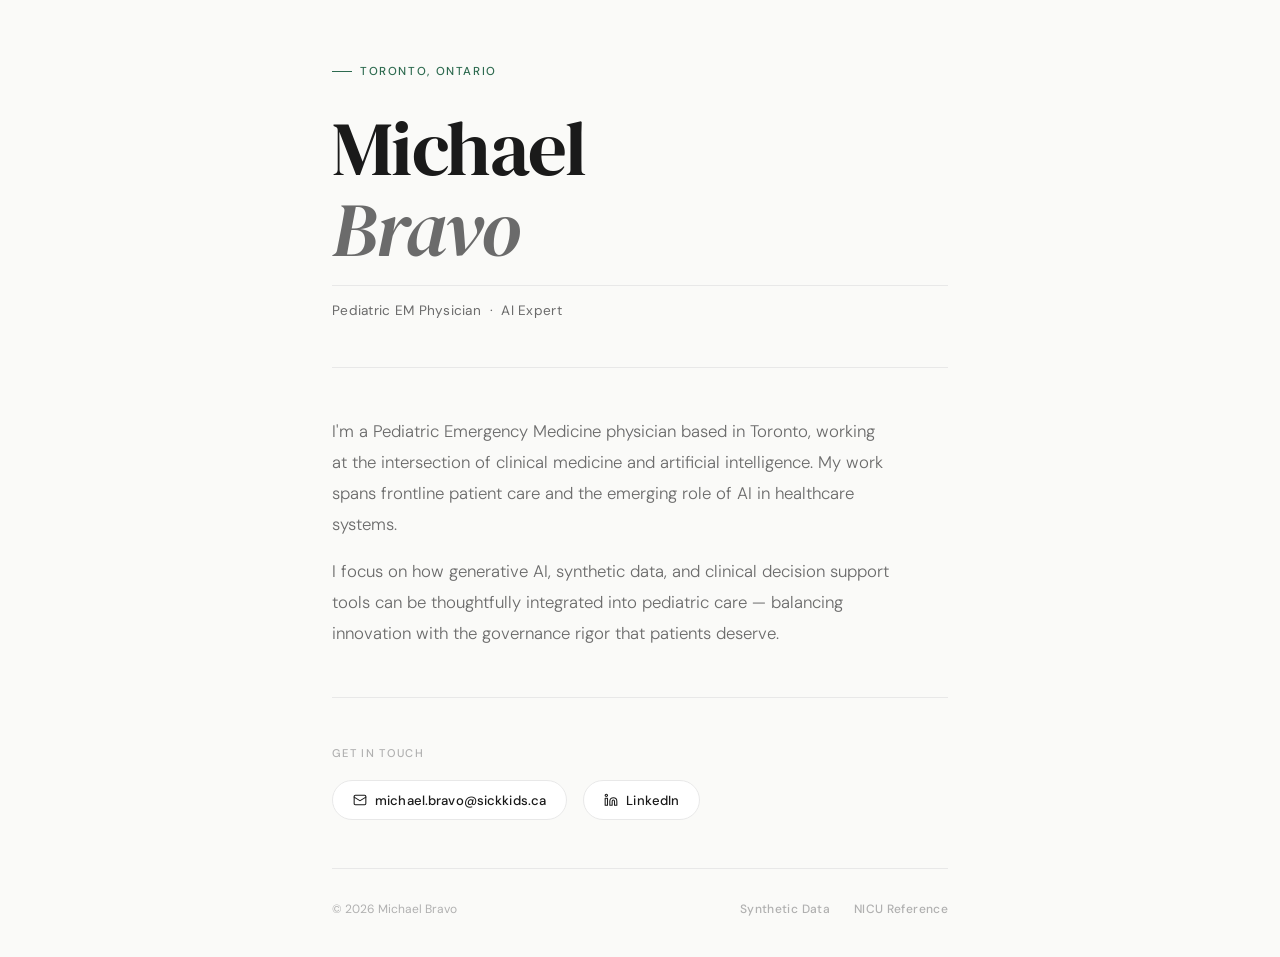
==== index.html @ 98f9c2bb "Add files via upload" ====
<!DOCTYPE html>
<html lang="en">
<head>
<meta charset="UTF-8">
<meta name="viewport" content="width=device-width, initial-scale=1.0">
<title>Michael Bravo — Pediatric EM Physician & AI Expert</title>
<link href="https://fonts.googleapis.com/css2?family=DM+Serif+Display:ital@0;1&family=DM+Sans:wght@300;400;500&display=swap" rel="stylesheet">
<style>
  *, *::before, *::after { margin: 0; padding: 0; box-sizing: border-box; }

  :root {
    --ink: #1a1a1a;
    --mid: #6b6b6b;
    --light: #b0b0b0;
    --rule: #e8e8e8;
    --bg: #fafaf8;
    --accent: #2d6a4f;
  }

  html { scroll-behavior: smooth; }

  body {
    font-family: 'DM Sans', sans-serif;
    background: var(--bg);
    color: var(--ink);
    min-height: 100vh;
    display: flex;
    flex-direction: column;
  }

  /* ── LAYOUT ── */
  .wrapper {
    max-width: 680px;
    margin: 0 auto;
    padding: 0 2rem;
    width: 100%;
  }

  /* ── HEADER ── */
  header {
    padding: 4rem 0 0;
    opacity: 0;
    transform: translateY(16px);
    animation: rise 0.7s ease forwards 0.1s;
  }

  .location {
    font-size: 0.72rem;
    font-weight: 500;
    letter-spacing: 0.14em;
    text-transform: uppercase;
    color: var(--accent);
    margin-bottom: 1.8rem;
    display: flex;
    align-items: center;
    gap: 0.5rem;
  }

  .location::before {
    content: '';
    display: inline-block;
    width: 20px;
    height: 1px;
    background: var(--accent);
  }

  h1 {
    font-family: 'DM Serif Display', serif;
    font-size: clamp(3rem, 8vw, 4.8rem);
    font-weight: 400;
    line-height: 1.05;
    letter-spacing: -0.02em;
    color: var(--ink);
    margin-bottom: 0.5rem;
  }

  h1 em {
    font-style: italic;
    color: var(--mid);
  }

  .title-line {
    font-size: 0.85rem;
    font-weight: 400;
    color: var(--mid);
    letter-spacing: 0.02em;
    margin-top: 1rem;
    padding-top: 1rem;
    border-top: 1px solid var(--rule);
  }

  /* ── RULE ── */
  .divider {
    border: none;
    border-top: 1px solid var(--rule);
    margin: 3rem 0;
    opacity: 0;
    animation: rise 0.7s ease forwards 0.3s;
  }

  /* ── BIO ── */
  .bio {
    opacity: 0;
    animation: rise 0.7s ease forwards 0.4s;
  }

  .bio p {
    font-size: 1.05rem;
    font-weight: 300;
    line-height: 1.85;
    color: var(--mid);
    max-width: 560px;
  }

  .bio p + p {
    margin-top: 1rem;
  }

  /* ── CONTACT ── */
  .contact {
    margin-top: 3rem;
    padding-top: 3rem;
    border-top: 1px solid var(--rule);
    display: flex;
    flex-wrap: wrap;
    gap: 1rem;
    opacity: 0;
    animation: rise 0.7s ease forwards 0.55s;
  }

  .contact-label {
    font-size: 0.7rem;
    font-weight: 500;
    letter-spacing: 0.12em;
    text-transform: uppercase;
    color: var(--light);
    width: 100%;
    margin-bottom: 0.25rem;
  }

  .contact-link {
    display: inline-flex;
    align-items: center;
    gap: 0.5rem;
    padding: 0.65rem 1.25rem;
    border: 1px solid var(--rule);
    border-radius: 100px;
    text-decoration: none;
    color: var(--ink);
    font-size: 0.82rem;
    font-weight: 500;
    letter-spacing: 0.01em;
    transition: all 0.2s ease;
    background: white;
  }

  .contact-link:hover {
    border-color: var(--accent);
    color: var(--accent);
    background: rgba(45, 106, 79, 0.04);
  }

  .contact-link svg {
    width: 14px;
    height: 14px;
    flex-shrink: 0;
  }

  /* ── FOOTER ── */
  footer {
    margin-top: auto;
    padding: 3rem 0 2.5rem;
    opacity: 0;
    animation: rise 0.7s ease forwards 0.7s;
  }

  .footer-inner {
    display: flex;
    align-items: center;
    justify-content: space-between;
    padding-top: 2rem;
    border-top: 1px solid var(--rule);
    flex-wrap: wrap;
    gap: 1rem;
  }

  .footer-copy {
    font-size: 0.75rem;
    color: var(--light);
    font-weight: 400;
  }

  .footer-nav {
    display: flex;
    gap: 1.5rem;
  }

  .footer-nav a {
    font-size: 0.75rem;
    color: var(--light);
    text-decoration: none;
    font-weight: 500;
    letter-spacing: 0.03em;
    transition: color 0.2s;
  }

  .footer-nav a:hover {
    color: var(--accent);
  }

  /* ── ANIMATION ── */
  @keyframes rise {
    to { opacity: 1; transform: translateY(0); }
  }

  /* ── RESPONSIVE ── */
  @media (max-width: 480px) {
    header { padding-top: 2.5rem; }
    .contact-link { font-size: 0.78rem; }
  }
</style>
</head>
<body>

<div class="wrapper">

  <header>
    <p class="location">Toronto, Ontario</p>
    <h1>Michael<br><em>Bravo</em></h1>
    <p class="title-line">Pediatric EM Physician &nbsp;·&nbsp; AI Expert</p>
  </header>

  <hr class="divider">

  <div class="bio">
    <p>
      I'm a Pediatric Emergency Medicine physician based in Toronto, working at the intersection of clinical medicine and artificial intelligence. My work spans frontline patient care and the emerging role of AI in healthcare systems.
    </p>
    <p>
      I focus on how generative AI, synthetic data, and clinical decision support tools can be thoughtfully integrated into pediatric care — balancing innovation with the governance rigor that patients deserve.
    </p>
  </div>

  <div class="contact">
    <span class="contact-label">Get in touch</span>
    <a href="mailto:michael.bravo@sickkids.ca" class="contact-link">
      <svg viewBox="0 0 24 24" fill="none" stroke="currentColor" stroke-width="1.8" stroke-linecap="round" stroke-linejoin="round">
        <rect x="2" y="4" width="20" height="16" rx="2"/>
        <path d="m22 7-8.97 5.7a1.94 1.94 0 0 1-2.06 0L2 7"/>
      </svg>
      michael.bravo@sickkids.ca
    </a>
    <a href="https://www.linkedin.com/in/michael-bravo-19753028/" target="_blank" rel="noopener" class="contact-link">
      <svg viewBox="0 0 24 24" fill="none" stroke="currentColor" stroke-width="1.8" stroke-linecap="round" stroke-linejoin="round">
        <path d="M16 8a6 6 0 0 1 6 6v7h-4v-7a2 2 0 0 0-2-2 2 2 0 0 0-2 2v7h-4v-7a6 6 0 0 1 6-6z"/>
        <rect x="2" y="9" width="4" height="12"/>
        <circle cx="4" cy="4" r="2"/>
      </svg>
      LinkedIn
    </a>
  </div>

  <footer>
    <div class="footer-inner">
      <span class="footer-copy">© 2026 Michael Bravo</span>
      <nav class="footer-nav">
        <a href="/synthetic-data">Synthetic Data</a>
        <a href="/nicu">NICU Reference</a>
      </nav>
    </div>
  </footer>

</div>

</body>
</html>
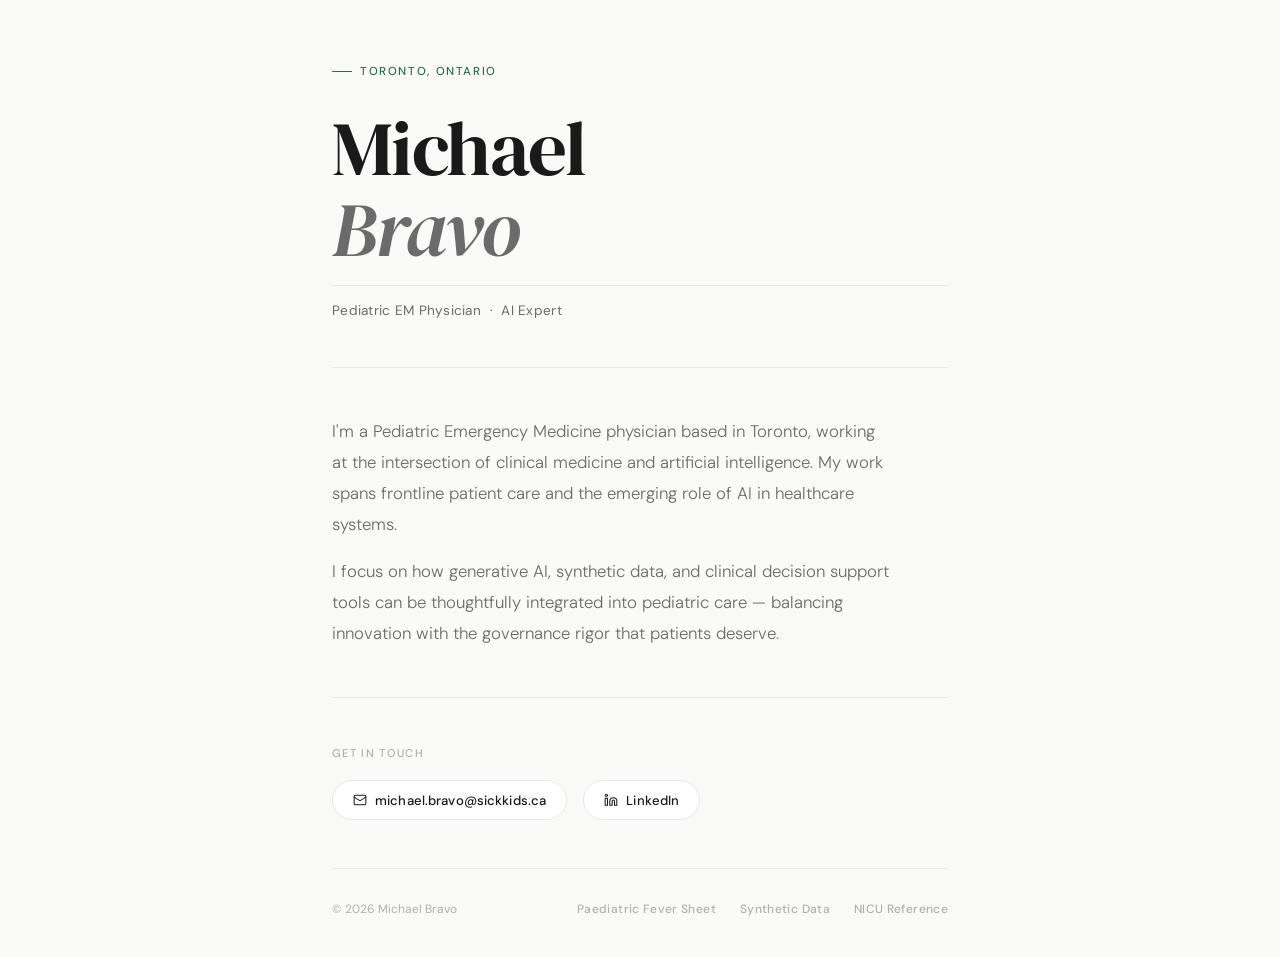
==== commit 67a4e026: "Add link to Paediatric Fever Sheet in footer" ====
--- a/index.html
+++ b/index.html
@@ -264,6 +264,7 @@
     <div class="footer-inner">
       <span class="footer-copy">© 2026 Michael Bravo</span>
       <nav class="footer-nav">
+        <a href="/fever-sheet">Paediatric Fever Sheet</a>
         <a href="/synthetic-data">Synthetic Data</a>
         <a href="/nicu">NICU Reference</a>
       </nav>
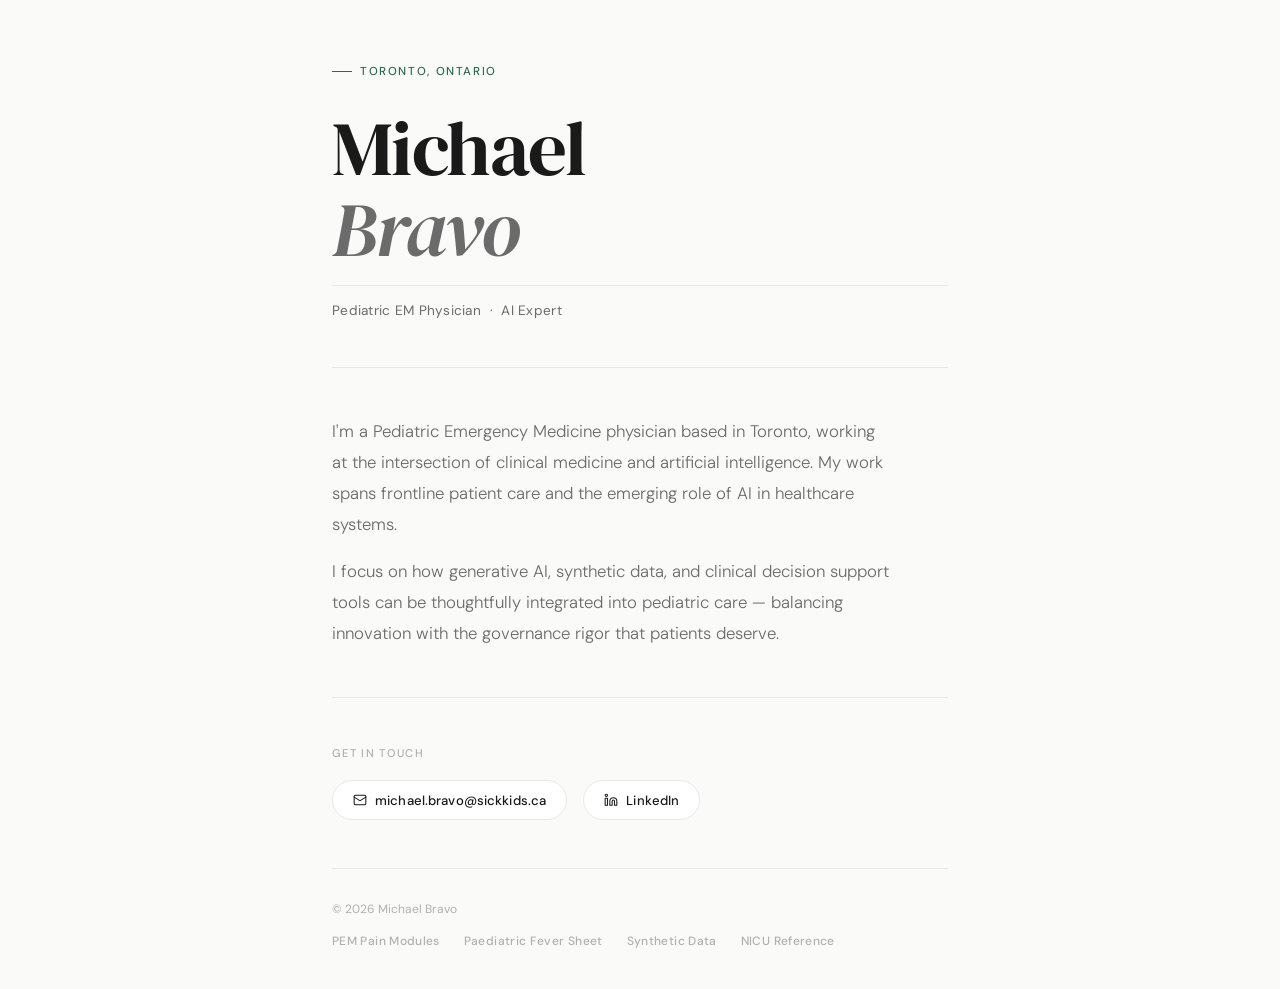
==== commit aff18e85: "Add link to PEM Pain Modules in footer" ====
--- a/index.html
+++ b/index.html
@@ -264,6 +264,7 @@
     <div class="footer-inner">
       <span class="footer-copy">© 2026 Michael Bravo</span>
       <nav class="footer-nav">
+        <a href="/pem-pain">PEM Pain Modules</a>
         <a href="/fever-sheet">Paediatric Fever Sheet</a>
         <a href="/synthetic-data">Synthetic Data</a>
         <a href="/nicu">NICU Reference</a>
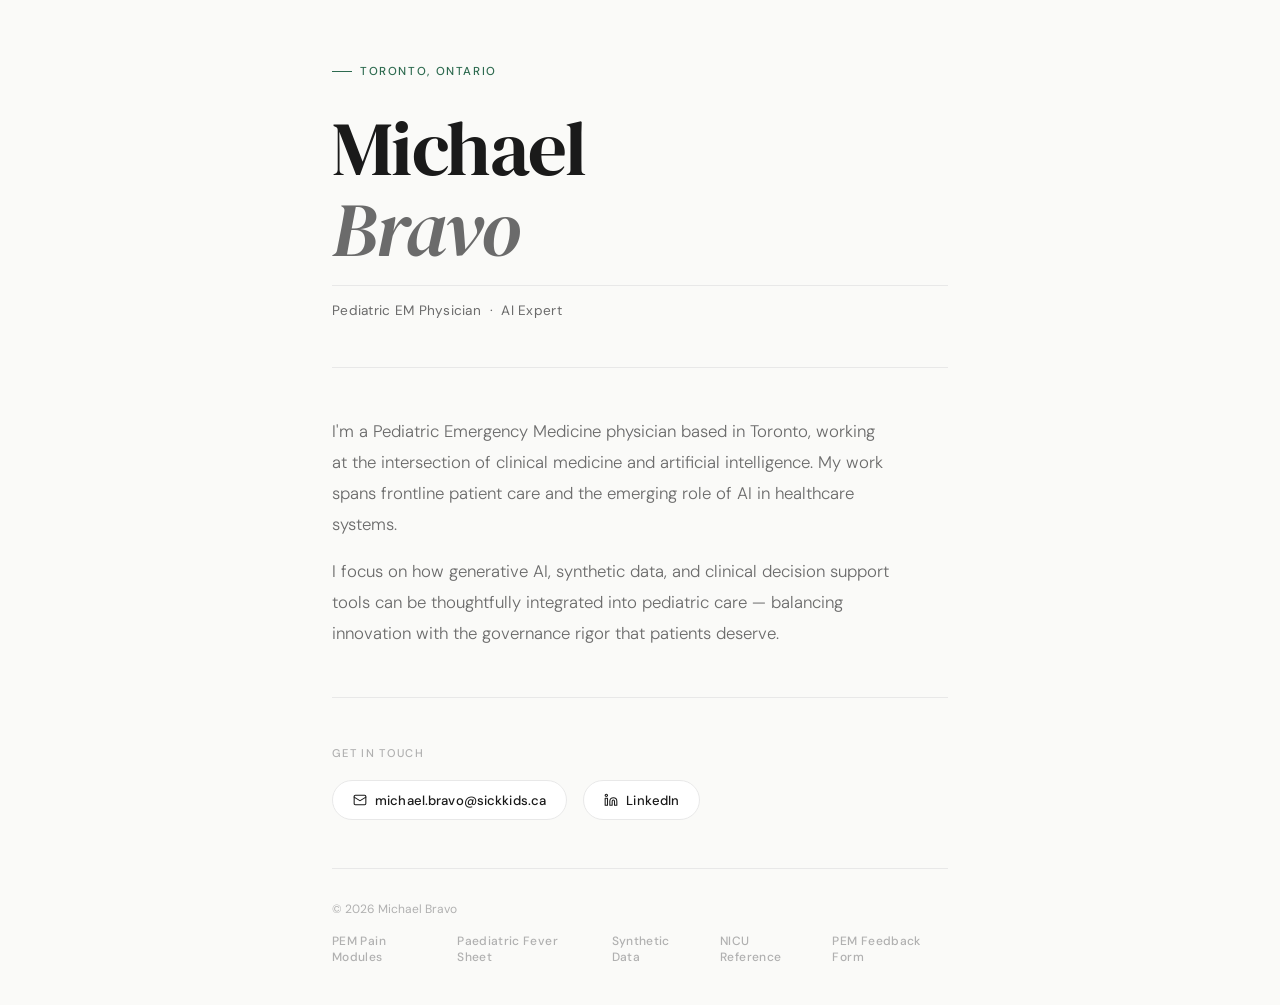
==== commit 0a4980c9: "Add link to PEM Feedback Form in footer" ====
--- a/index.html
+++ b/index.html
@@ -268,6 +268,7 @@
         <a href="/fever-sheet">Paediatric Fever Sheet</a>
         <a href="/synthetic-data">Synthetic Data</a>
         <a href="/nicu">NICU Reference</a>
+        <a href="/feedback">PEM Feedback Form</a>
       </nav>
     </div>
   </footer>
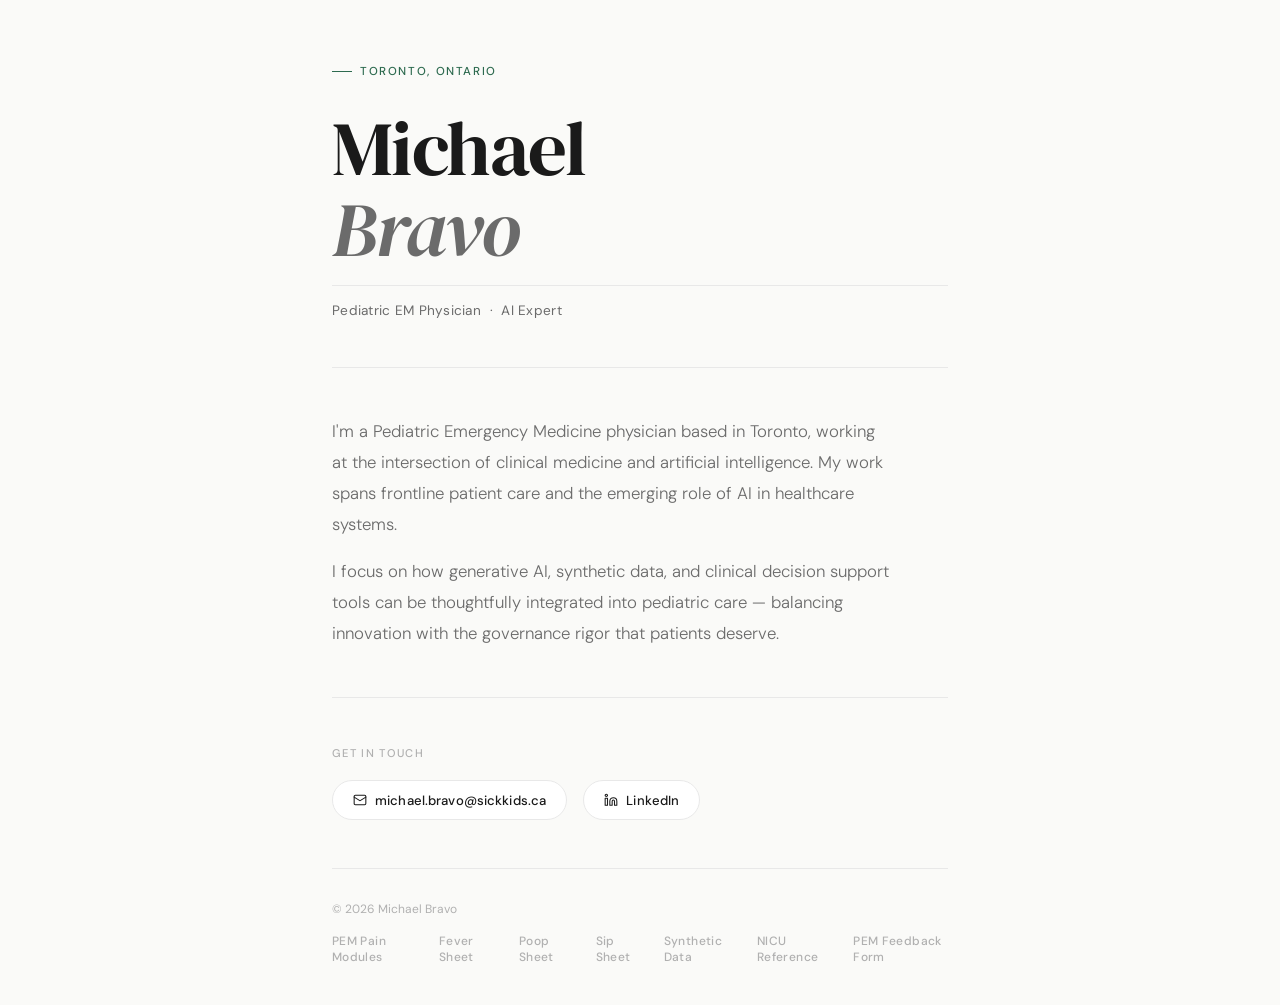
==== commit b892242d: "Update footer links in index.html" ====
--- a/index.html
+++ b/index.html
@@ -265,7 +265,9 @@
       <span class="footer-copy">© 2026 Michael Bravo</span>
       <nav class="footer-nav">
         <a href="/pem-pain">PEM Pain Modules</a>
-        <a href="/fever-sheet">Paediatric Fever Sheet</a>
+        <a href="/fever-sheet">Fever Sheet</a>
+        <a href="https://poopsheet.ca">Poop Sheet</a>
+        <a href="https://sipsheet.ca">Sip Sheet</a>
         <a href="/synthetic-data">Synthetic Data</a>
         <a href="/nicu">NICU Reference</a>
         <a href="/feedback">PEM Feedback Form</a>
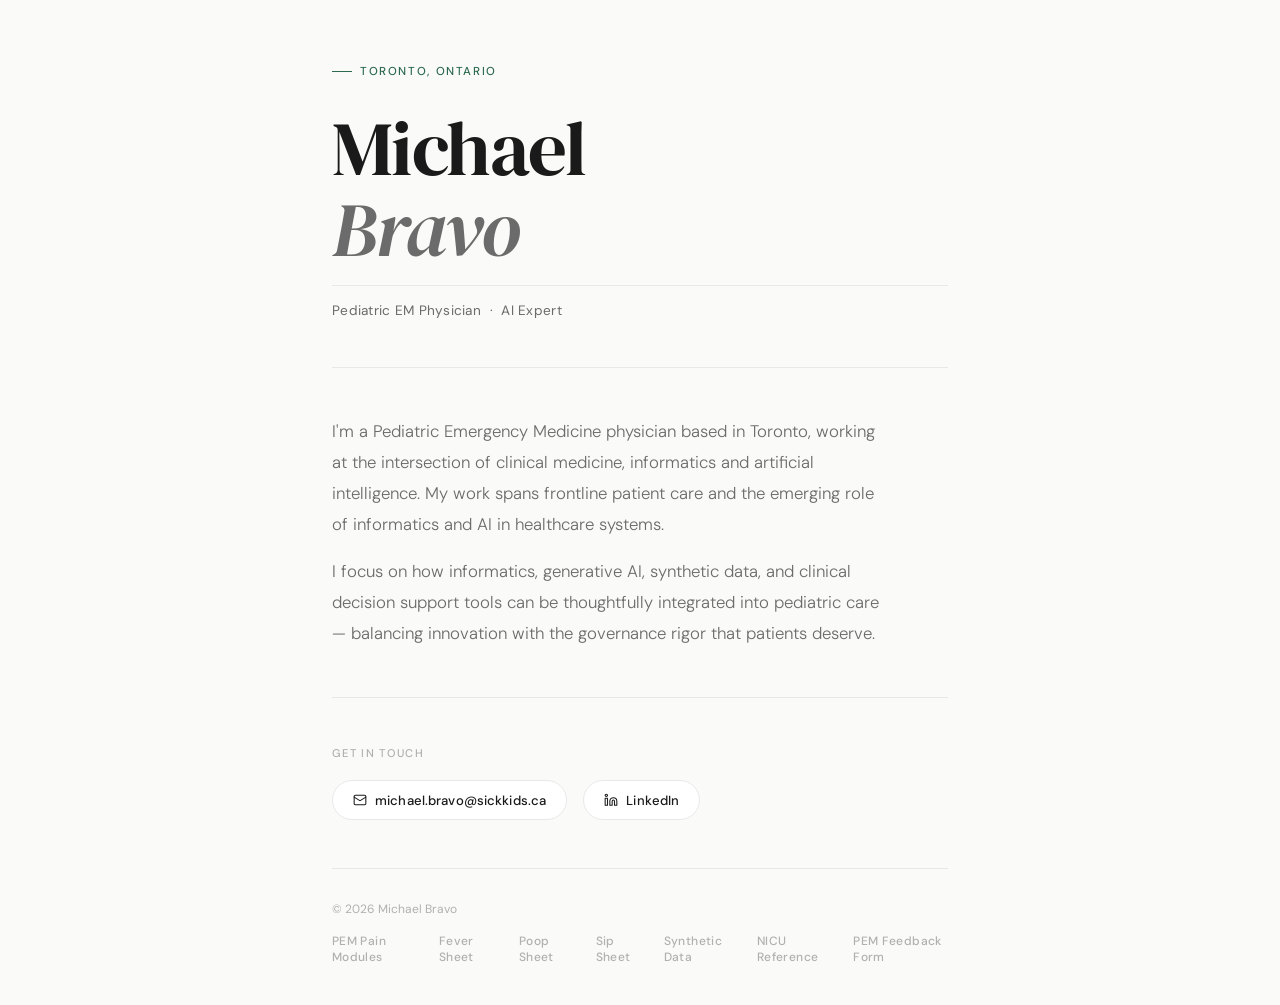
==== commit cb4fde22: "Update bio to include informatics in description" ====
--- a/index.html
+++ b/index.html
@@ -3,6 +3,7 @@
 <head>
 <meta charset="UTF-8">
 <meta name="viewport" content="width=device-width, initial-scale=1.0">
+<link rel="icon" href="data:image/svg+xml,<svg xmlns='http://www.w3.org/2000/svg' viewBox='0 0 100 100'><text y='.9em' font-size='90'>⚕</text></svg>">
 <title>Michael Bravo — Pediatric EM Physician & AI Expert</title>
 <link href="https://fonts.googleapis.com/css2?family=DM+Serif+Display:ital@0;1&family=DM+Sans:wght@300;400;500&display=swap" rel="stylesheet">
 <style>
@@ -234,10 +235,10 @@
 
   <div class="bio">
     <p>
-      I'm a Pediatric Emergency Medicine physician based in Toronto, working at the intersection of clinical medicine and artificial intelligence. My work spans frontline patient care and the emerging role of AI in healthcare systems.
+      I'm a Pediatric Emergency Medicine physician based in Toronto, working at the intersection of clinical medicine, informatics and artificial intelligence. My work spans frontline patient care and the emerging role of informatics and AI in healthcare systems.
     </p>
     <p>
-      I focus on how generative AI, synthetic data, and clinical decision support tools can be thoughtfully integrated into pediatric care — balancing innovation with the governance rigor that patients deserve.
+      I focus on how informatics, generative AI, synthetic data, and clinical decision support tools can be thoughtfully integrated into pediatric care — balancing innovation with the governance rigor that patients deserve.
     </p>
   </div>
 
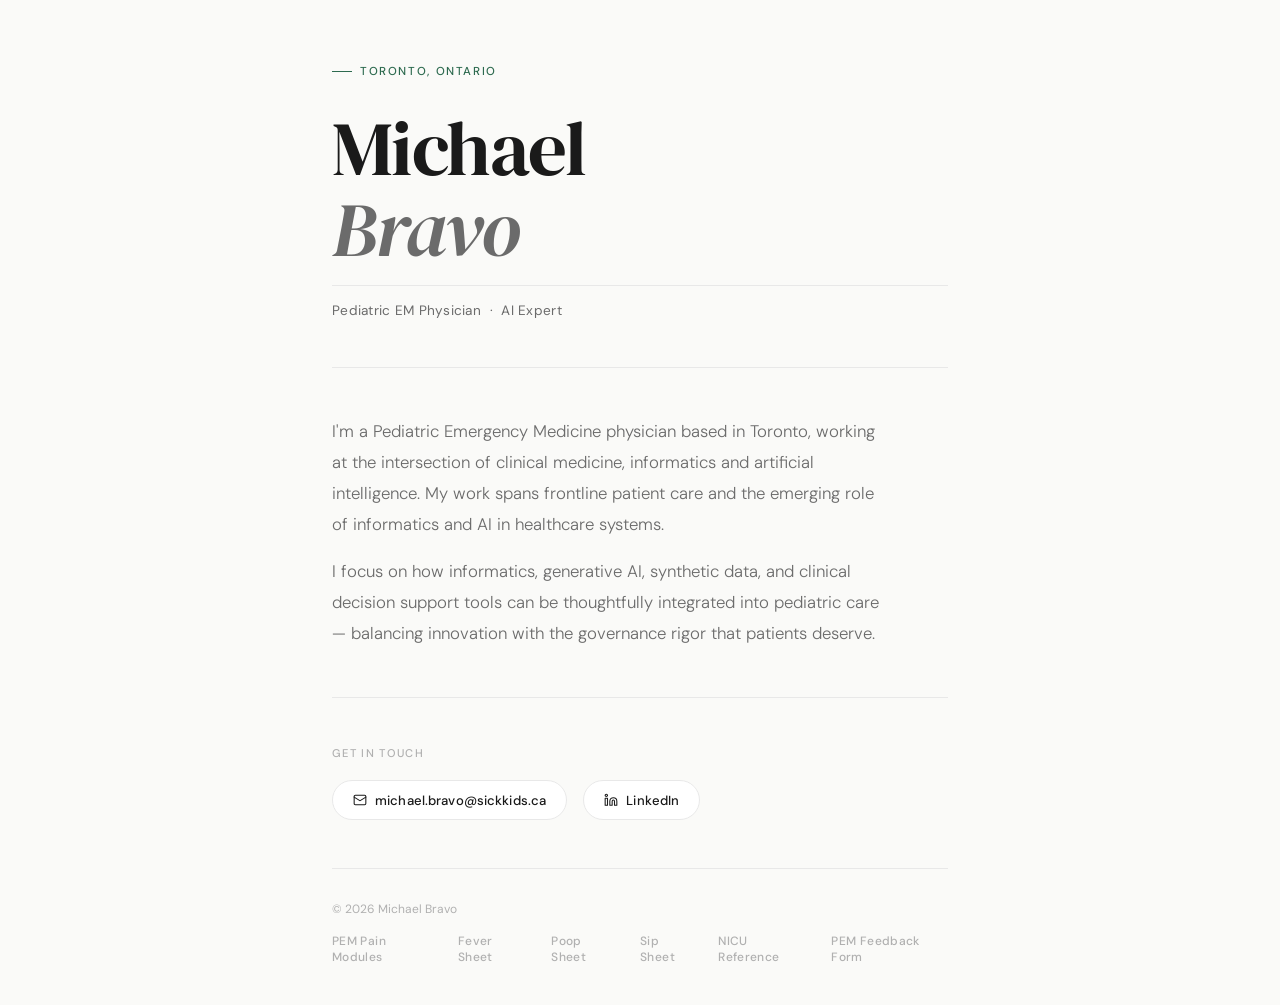
==== commit 2703ec51: "Remove link to Synthetic Data from navigation" ====
--- a/index.html
+++ b/index.html
@@ -269,7 +269,6 @@
         <a href="/fever-sheet">Fever Sheet</a>
         <a href="https://poopsheet.ca">Poop Sheet</a>
         <a href="https://sipsheet.ca">Sip Sheet</a>
-        <a href="/synthetic-data">Synthetic Data</a>
         <a href="/nicu">NICU Reference</a>
         <a href="/feedback">PEM Feedback Form</a>
       </nav>
